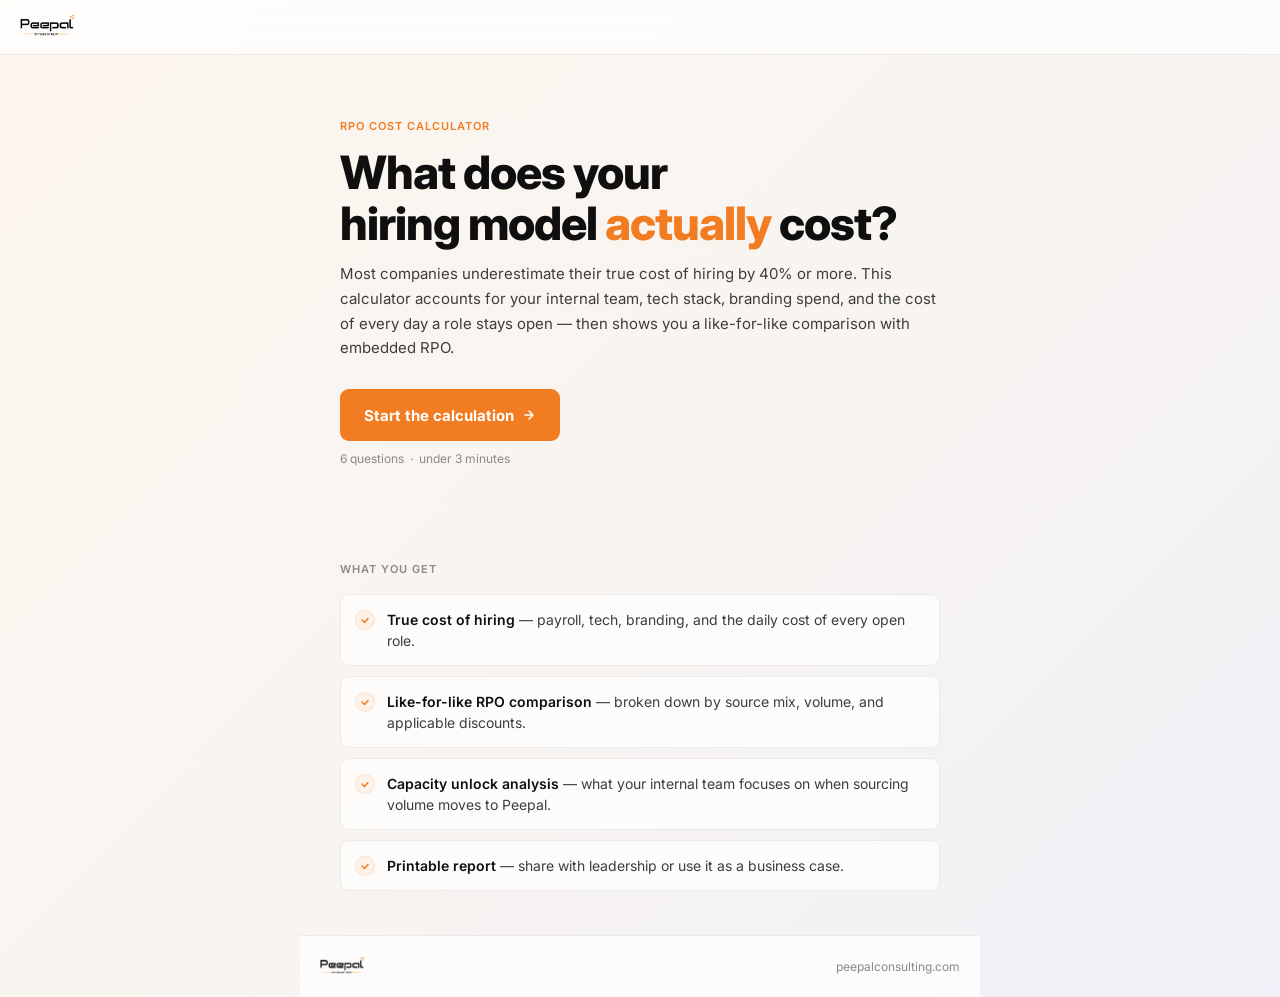
==== index.html @ 989ea515 "Add files via upload" ====
<!DOCTYPE html>
<html lang="en">
<head>
  <meta charset="UTF-8">
  <meta name="viewport" content="width=device-width, initial-scale=1.0">
  <title>RPO Cost Calculator — Peepal Consulting</title>
  <link rel="preconnect" href="https://fonts.googleapis.com">
  <link rel="preconnect" href="https://fonts.gstatic.com" crossorigin>
  <link href="https://fonts.googleapis.com/css2?family=Inter:wght@400;500;600;700;800&display=swap" rel="stylesheet">
  <style>
    *, *::before, *::after { box-sizing: border-box; margin: 0; padding: 0; }
    :root {
      --orange: #F27C22; --orange-light: rgba(242,124,34,0.08); --orange-mid: rgba(242,124,34,0.15); --orange-dark: #D96A10;
      --black: #0f0f0f; --grey-700: #3d3d3d; --grey-500: #8a8a8a; --grey-200: #e8e8e8; --grey-100: #f4f4f4;
      --white: #ffffff; --glass-bg: rgba(255,255,255,0.72); --card-border: rgba(0,0,0,0.07);
      --font: 'Inter', -apple-system, sans-serif; --radius: 14px; --radius-sm: 9px;
    }
    html { font-family: var(--font); -webkit-text-size-adjust: 100%; }
    body { min-height: 100vh; background: linear-gradient(135deg, #fdf6ef 0%, #f8f4f0 50%, #f2f0f8 100%); color: var(--black); }

    nav {
      background: var(--glass-bg); backdrop-filter: blur(12px); -webkit-backdrop-filter: blur(12px);
      border-bottom: 1px solid var(--card-border); padding: 14px 20px;
    }
    .logo { font-size: 15px; font-weight: 700; letter-spacing: -0.3px; }
    .logo span { color: var(--orange); }

    .hero { padding: 52px 20px 44px; }
    .eyebrow { font-size: 11px; font-weight: 600; color: var(--orange); text-transform: uppercase; letter-spacing: 1px; margin-bottom: 14px; }
    h1 { font-size: 34px; font-weight: 800; color: var(--black); letter-spacing: -1px; line-height: 1.1; margin-bottom: 14px; }
    h1 em { font-style: normal; color: var(--orange); }
    .body { font-size: 15px; color: var(--grey-700); line-height: 1.65; margin-bottom: 28px; }

    .cta-wrap { display: flex; flex-direction: column; align-items: flex-start; gap: 10px; }
    .btn-start {
      display: inline-flex; align-items: center; gap: 8px;
      height: 52px; padding: 0 24px;
      background: var(--orange); color: var(--white);
      font-family: var(--font); font-size: 15px; font-weight: 700;
      border: none; border-radius: var(--radius-sm); cursor: pointer; text-decoration: none;
      transition: background 150ms ease; width: 100%; justify-content: center;
    }
    .btn-start:hover { background: var(--orange-dark); }
    .time-note { font-size: 12px; color: var(--grey-500); }

    /* Stats */
    .stats {
      display: grid; grid-template-columns: repeat(3, 1fr);
      border-top: 1px solid var(--card-border); border-bottom: 1px solid var(--card-border);
      background: var(--glass-bg); backdrop-filter: blur(8px); -webkit-backdrop-filter: blur(8px);
    }
    .stat { padding: 20px 12px; text-align: center; border-right: 1px solid var(--card-border); }
    .stat:last-child { border-right: none; }
    .stat-n { font-size: 22px; font-weight: 800; color: var(--black); letter-spacing: -0.5px; line-height: 1; margin-bottom: 3px; }
    .stat-n span { color: var(--orange); }
    .stat-l { font-size: 11px; color: var(--grey-500); font-weight: 500; }

    /* What you get */
    .section { padding: 36px 20px; }
    .section-label { font-size: 11px; font-weight: 600; color: var(--grey-500); text-transform: uppercase; letter-spacing: 1px; margin-bottom: 18px; }
    .items { display: flex; flex-direction: column; gap: 10px; }
    .item {
      display: flex; align-items: flex-start; gap: 12px;
      background: var(--glass-bg); backdrop-filter: blur(8px); -webkit-backdrop-filter: blur(8px);
      border: 1px solid var(--card-border); border-radius: var(--radius-sm); padding: 14px;
    }
    .item-dot {
      width: 20px; height: 20px; border-radius: 50%;
      background: var(--orange-light); border: 1px solid var(--orange-mid);
      display: flex; align-items: center; justify-content: center; flex-shrink: 0; margin-top: 1px;
    }
    .item-dot svg { display: block; }
    .item-text { font-size: 14px; color: var(--grey-700); line-height: 1.5; }
    .item-text strong { color: var(--black); font-weight: 600; }

    footer {
      padding: 20px; border-top: 1px solid var(--card-border);
      display: flex; justify-content: space-between; align-items: center;
      background: var(--glass-bg); backdrop-filter: blur(8px);
    }
    .f-logo { font-size: 13px; font-weight: 700; color: var(--grey-500); }
    .f-logo span { color: var(--orange); }
    .f-link { font-size: 12px; color: var(--grey-500); text-decoration: none; }

    @media (min-width: 600px) {
      .hero { padding: 64px 40px 52px; max-width: 680px; margin: 0 auto; }
      h1 { font-size: 46px; }
      .btn-start { width: auto; }
      .stats { max-width: 680px; margin: 0 auto; }
      .section { max-width: 680px; margin: 0 auto; padding: 44px 40px; }
      footer { max-width: 680px; margin: 0 auto; }
    }
  </style>
</head>
<body>
  <nav><a href="index.html" class="logo"><img src="assets/logo.png" alt="Peepal" height="22"></a></nav>

  <section class="hero">
    <p class="eyebrow">RPO Cost Calculator</p>
    <h1>What does your<br>hiring model <em>actually</em> cost?</h1>
    <p class="body">Most companies underestimate their true cost of hiring by 40% or more. This calculator accounts for your internal team, tech stack, branding spend, and the cost of every day a role stays open — then shows you a like-for-like comparison with embedded RPO.</p>
    <div class="cta-wrap">
      <a href="calculator.html" class="btn-start">
        Start the calculation
        <svg width="14" height="14" viewBox="0 0 14 14" fill="none"><path d="M3 7h8M7 3l4 4-4 4" stroke="white" stroke-width="1.5" stroke-linecap="round" stroke-linejoin="round"/></svg>
      </a>
      <span class="time-note">6 questions &nbsp;·&nbsp; under 3 minutes</span>
    </div>
  </section>

  <section class="section">
    <p class="section-label">What you get</p>
    <div class="items">
      <div class="item">
        <div class="item-dot"><svg width="10" height="10" viewBox="0 0 10 10" fill="none"><path d="M2 5l2.5 2.5 3.5-4" stroke="#F27C22" stroke-width="1.5" stroke-linecap="round" stroke-linejoin="round"/></svg></div>
        <p class="item-text"><strong>True cost of hiring</strong> — payroll, tech, branding, and the daily cost of every open role.</p>
      </div>
      <div class="item">
        <div class="item-dot"><svg width="10" height="10" viewBox="0 0 10 10" fill="none"><path d="M2 5l2.5 2.5 3.5-4" stroke="#F27C22" stroke-width="1.5" stroke-linecap="round" stroke-linejoin="round"/></svg></div>
        <p class="item-text"><strong>Like-for-like RPO comparison</strong> — broken down by source mix, volume, and applicable discounts.</p>
      </div>
      <div class="item">
        <div class="item-dot"><svg width="10" height="10" viewBox="0 0 10 10" fill="none"><path d="M2 5l2.5 2.5 3.5-4" stroke="#F27C22" stroke-width="1.5" stroke-linecap="round" stroke-linejoin="round"/></svg></div>
        <p class="item-text"><strong>Capacity unlock analysis</strong> — what your internal team focuses on when sourcing volume moves to Peepal.</p>
      </div>
      <div class="item">
        <div class="item-dot"><svg width="10" height="10" viewBox="0 0 10 10" fill="none"><path d="M2 5l2.5 2.5 3.5-4" stroke="#F27C22" stroke-width="1.5" stroke-linecap="round" stroke-linejoin="round"/></svg></div>
        <p class="item-text"><strong>Printable report</strong> — share with leadership or use it as a business case.</p>
      </div>
    </div>
  </section>

  <footer>
    <a href="index.html" class="f-logo"><img src="assets/logo.png" alt="Peepal" height="18"></a>
    <a href="https://peepalconsulting.com" class="f-link">peepalconsulting.com</a>
  </footer>
</body>
</html>
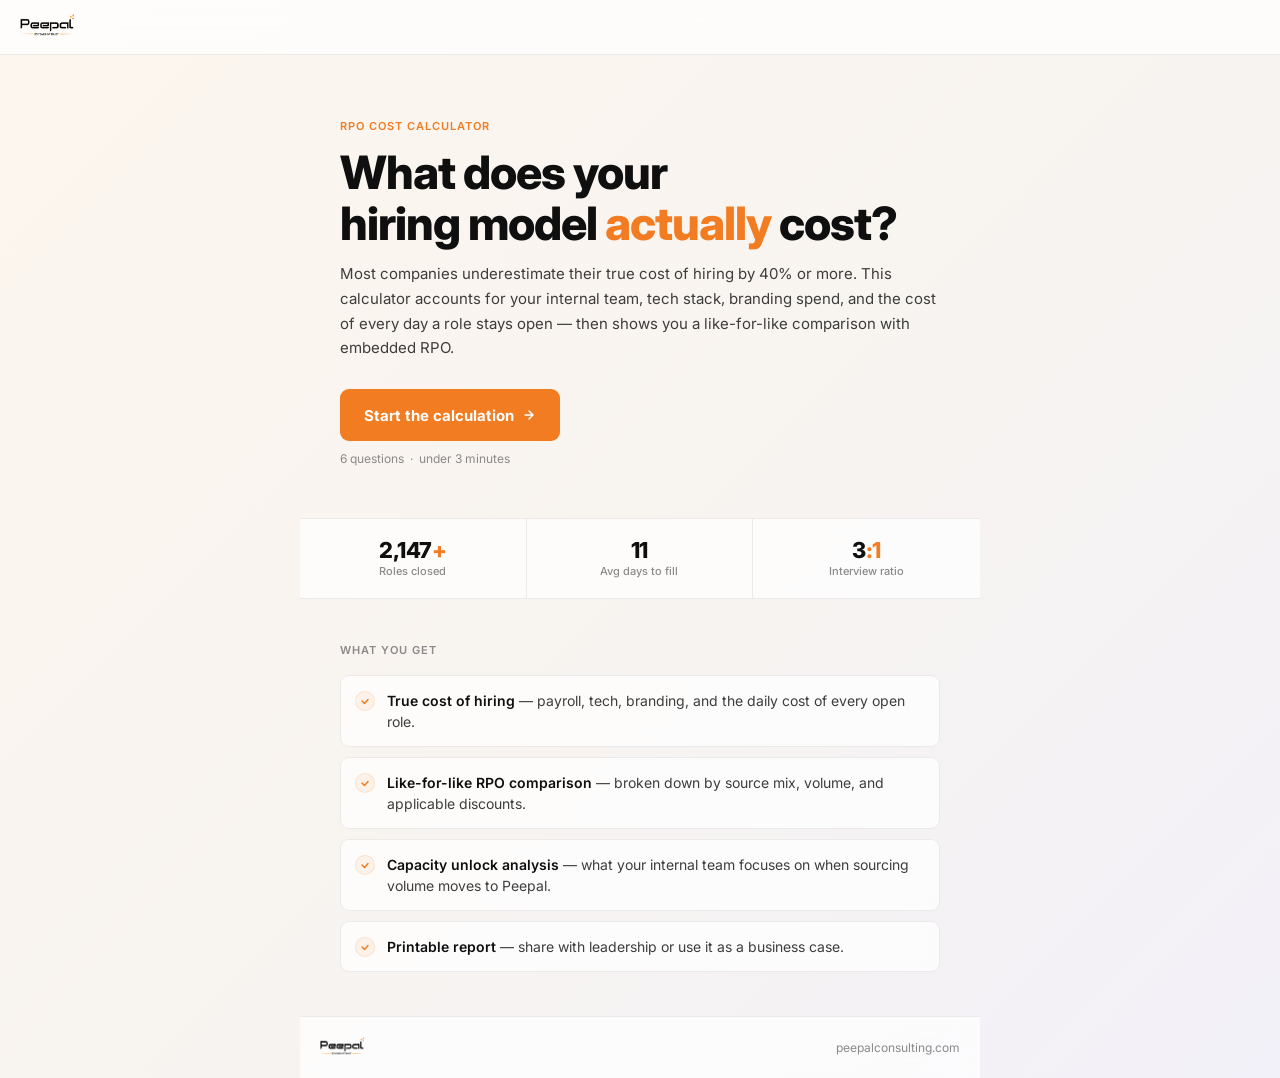
==== commit 7572ac9c: "Add files via upload" ====
--- a/index.html
+++ b/index.html
@@ -108,6 +108,12 @@
     </div>
   </section>
 
+  <div class="stats">
+    <div class="stat"><p class="stat-n">2,147<span>+</span></p><p class="stat-l">Roles closed</p></div>
+    <div class="stat"><p class="stat-n">11</p><p class="stat-l">Avg days to fill</p></div>
+    <div class="stat"><p class="stat-n">3<span>:1</span></p><p class="stat-l">Interview ratio</p></div>
+  </div>
+
   <section class="section">
     <p class="section-label">What you get</p>
     <div class="items">
